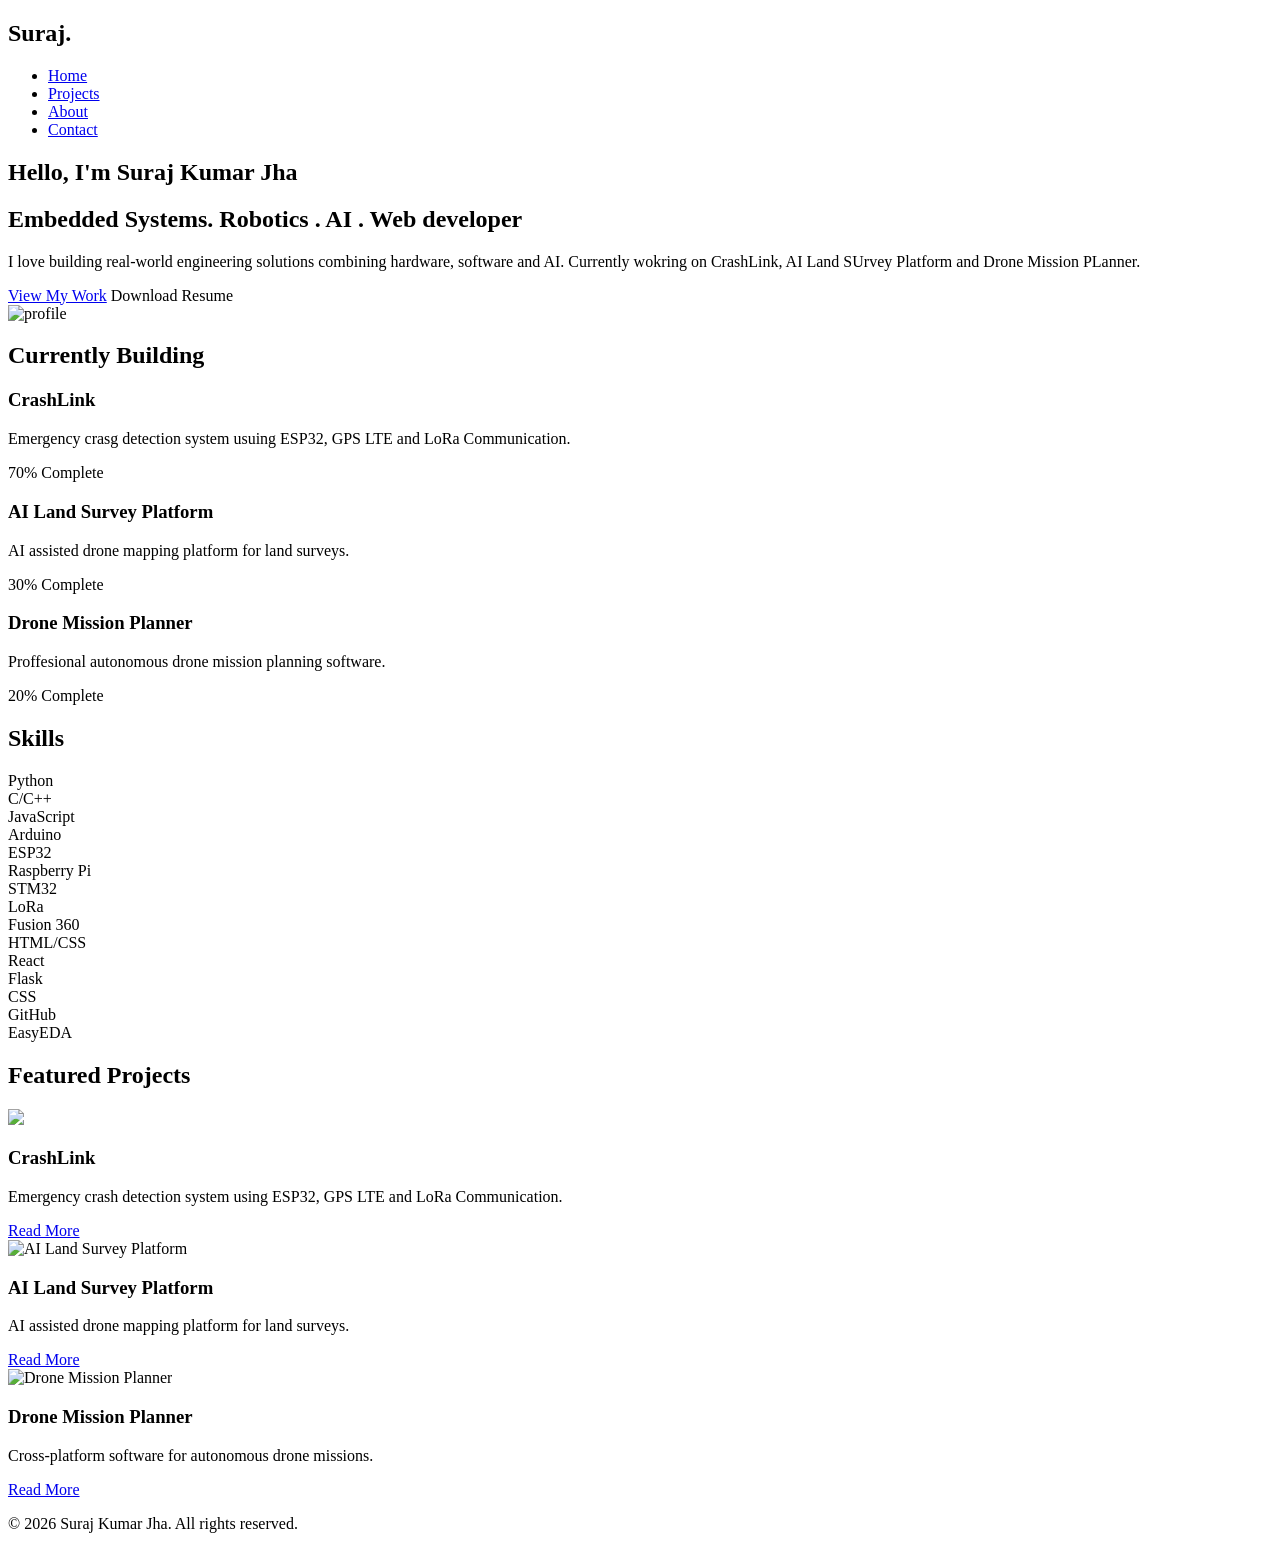
==== index.html @ 0d7699b5 "Add initial HTML structure and JavaScript files for portfolio" ====
<!DOCTYPE html>
<html lang="en">
<head>
    <meta charset="UTF-8">
    <meta name="viewport" content="width=device-width, initial-scale=1.0">
    <title>Suraj Kumar Jha | Portfolio</title>

    <link rel="stylesheet" href="css/style.css">
    <link rel="stylesheet" href="css/responsive.css">
    <link rel="stylesheet" href="css/animations.css">

    <link rel="stylesheet" href="https://fonts.googleaps.com/css2?family=Poppins:wght@300;400;600;700&display=swap" rel="stylesheet">

</head>

<body>

<header>

<nav>
<h2 class="logo">Suraj.</h2>   
<ul class="nav-links">
    <li><a href="index.html">Home</a></li>
    <li><a href="projects.html">Projects</a></li>
    <li><a href="about.html">About</a></li>
    <li><a href="contact.html">Contact</a></li> 
</ul>
</nav>
</header>

<!-- HERO -->
<section class="hero">
    <div class="hero-left">
        <h1>Hello, I'm <span>Suraj Kumar Jha</span></h1>
        <h2>Embedded Systems. Robotics . AI . Web developer</h2>
        <p>I love building real-world engineering solutions combining hardware,
        software and AI. Currently wokring on CrashLink, AI Land SUrvey Platform
        and Drone Mission PLanner.
        </p>
        <a href="projects.html" class="btn">View My Work</a>
        <a href="resume.pdf" class="btn" download>

        </a>Download Resume</a>
    </div>
</div>
<div class="hero-right">
    <img src="assets/images/profile.png" alt="profile">
    </div>
</section>

<section class="current">
    <h2>Currently Building</h2>

    <div class="current-grid">
        <div class="project-card">
            <h3>CrashLink</h3>
            <p>
            Emergency crasg detection system usuing ESP32,
            GPS LTE and LoRa Communication.
            </p>
            <div class="progress>
                <div class="progress-fill" style="width: 70%;"></div>
            </div>
            <p>70% Complete</p>
        </div>
        <div class="project-card">
            <h3>AI Land Survey Platform</h3>
            <p>
            AI assisted drone mapping platform for land surveys.
            </p>
            <div class="progress">
                <div class="progress-fill" style="width: 30%;"></div>
            </div>
            <p>30% Complete</p>
        </div>
        <div class="project-card">
            <h3>Drone Mission Planner</h3>
            <p>
            Proffesional autonomous drone mission planning software.
            </p>
            <div class="progress">
                <div class="progress-fill" style="width: 20%;"></div>
            </div>
            <p>20% Complete</p>
        </div>
    </div>
    </section>

    <!-- SKILLS -->
<seciton class="skills">
    <h2>Skills</h2>
    <div class="skills-grid">
        <div class="skill">Python</div>
        <div class="skill">C/C++</div>
        <div class="skill">JavaScript</div>
        <div class="skill">Arduino</div>
        <div class="skill">ESP32</div>
        <div class="skill">Raspberry Pi</div>
        <div class="skill">STM32</div>
        <div class="skill">LoRa</div>
        <div class="skill">Fusion 360</div>
        <div class="skill">HTML/CSS</div>
        <div class="skill">React</div>
        <div class="skill">Flask</div>
        <div class="skill">CSS</div>
        <div class="skill">GitHub</div>
        <div class="skill">EasyEDA</div>
    </div>
</seciton>

<!-- FEATURED -->

<section class="featured">
    <h2>Featured Projects</h2>
    <div class="featured-grid">
        <div class="card">
            <img src="assets/images/crashlink.png">
            <h3>CrashLink</h3>
            <p>Emergency crash detection system using ESP32, GPS LTE and LoRa Communication.</p>
            <a href="projects.html">Read More</a>
        </div>
        <div class="card">
            <img src="assets/images/ai_land_survey.png" alt="AI Land Survey Platform">
            <h3>AI Land Survey Platform</h3>
            <p>AI assisted drone mapping platform for land surveys.</p>
            <a href="projects.html">Read More</a>
        </div>
        <div class="card">
            <img src="assets/images/drone_mission_planner.png" alt="Drone Mission Planner">
            <h3>Drone Mission Planner</h3>
            <p>Cross-platform software for autonomous drone missions.</p>
            <a href="projects.html">Read More</a>
        </div>
    </div>
</section>

<footer>
    <p>&copy; 2026 Suraj Kumar Jha. All rights reserved.</p>
</footer>

<script src="js/main.js"></script>
</body>
</html>
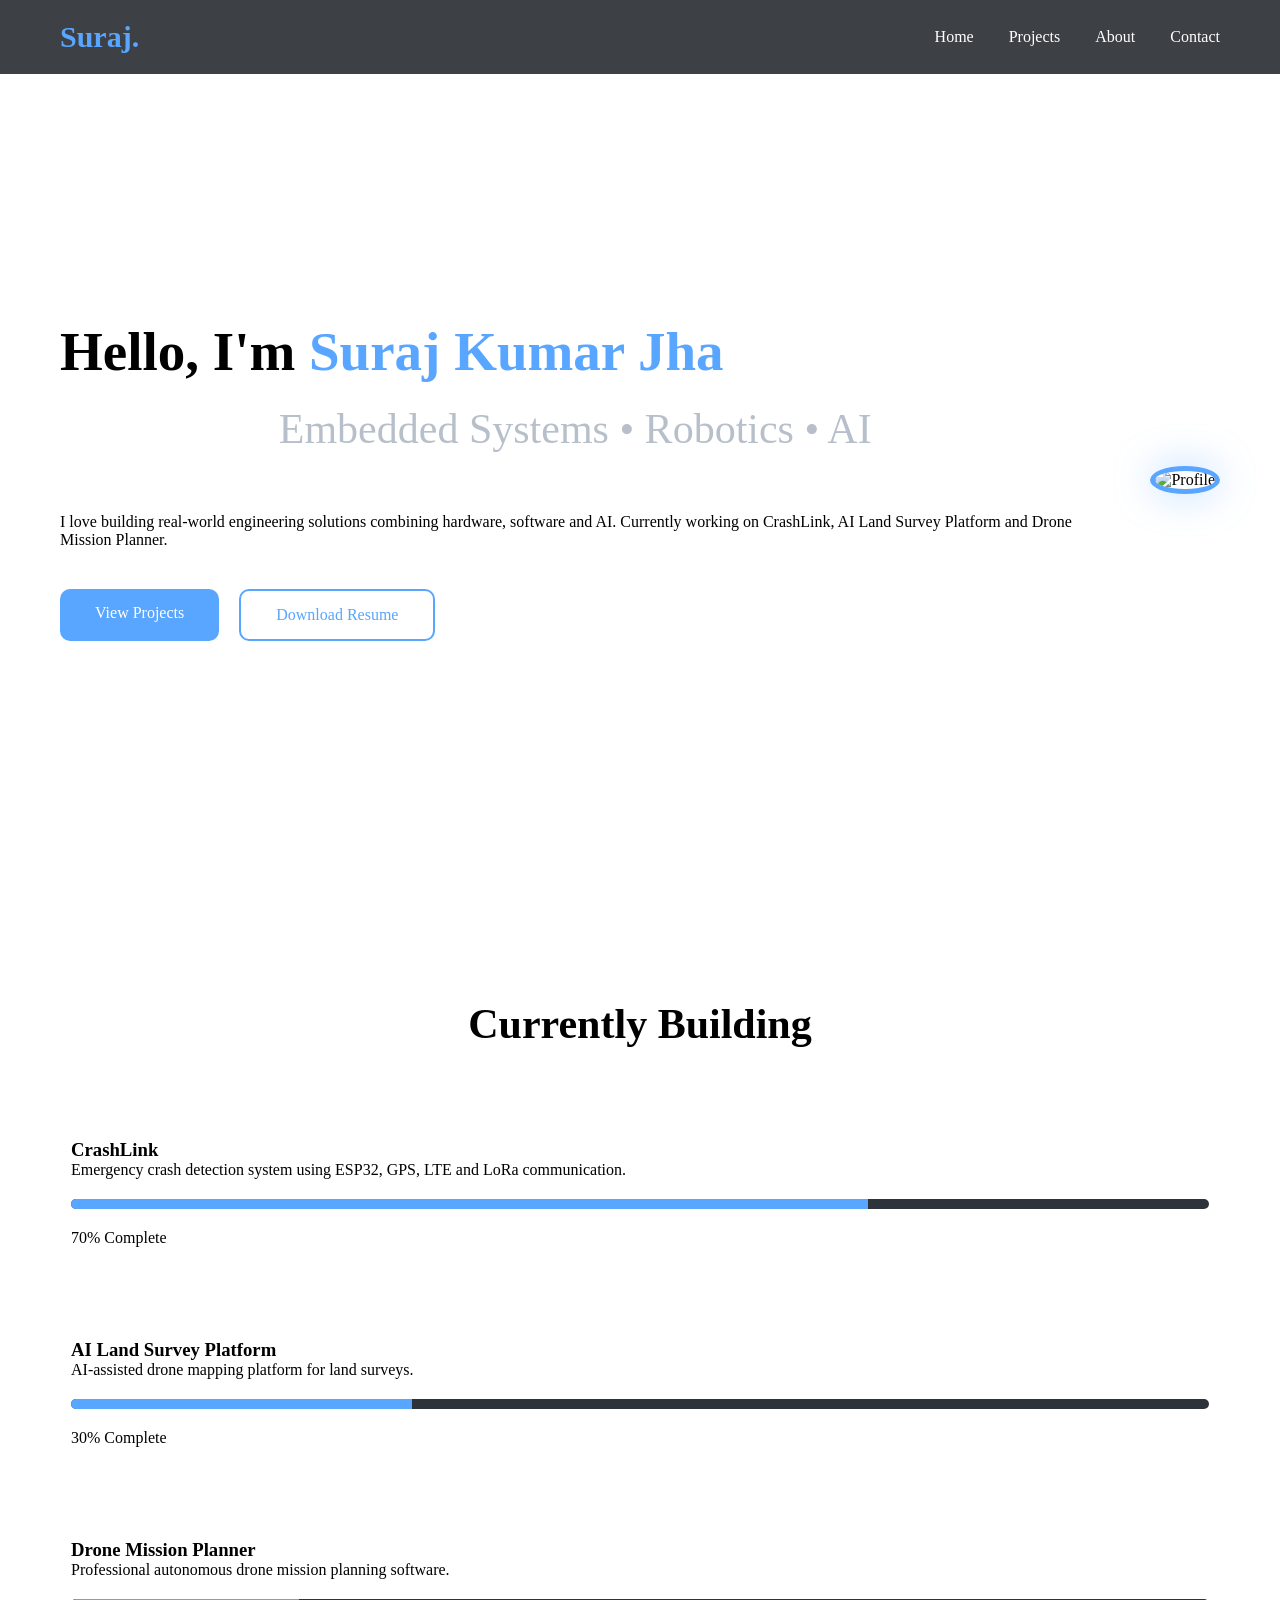
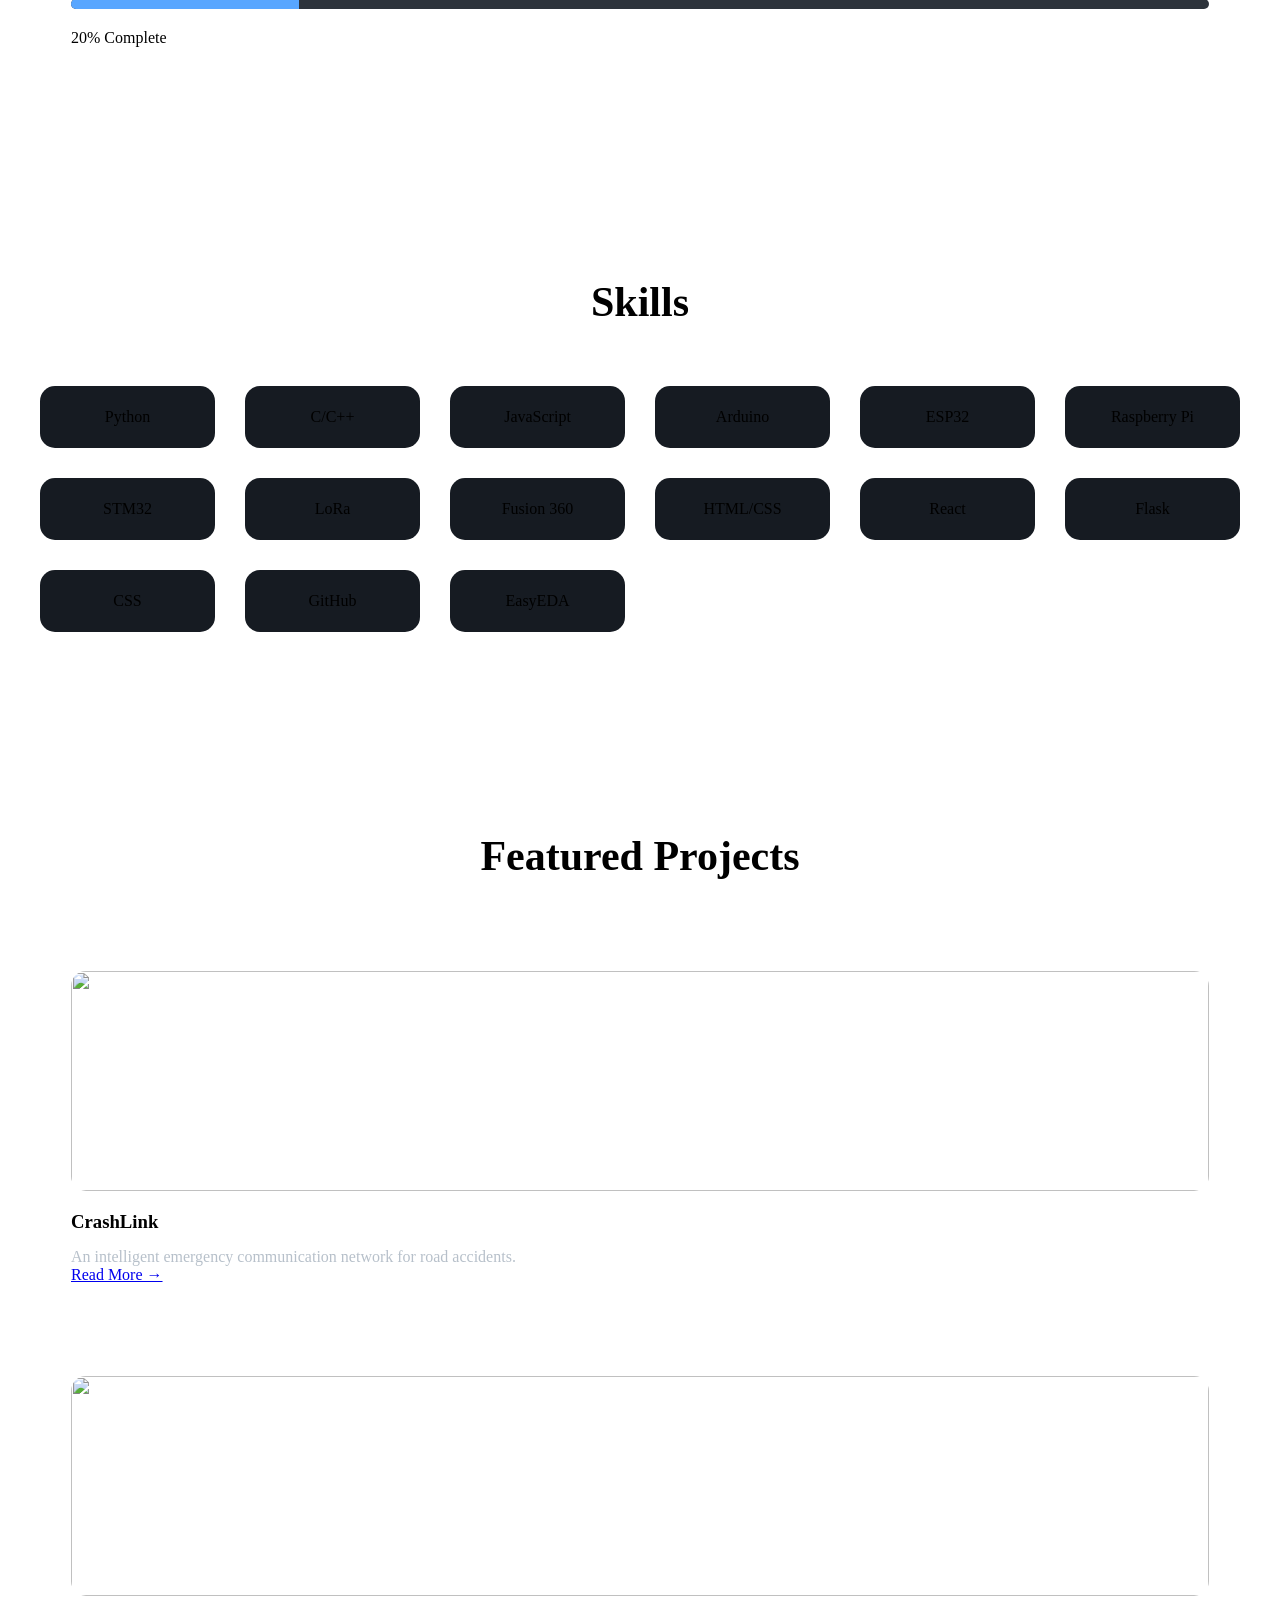
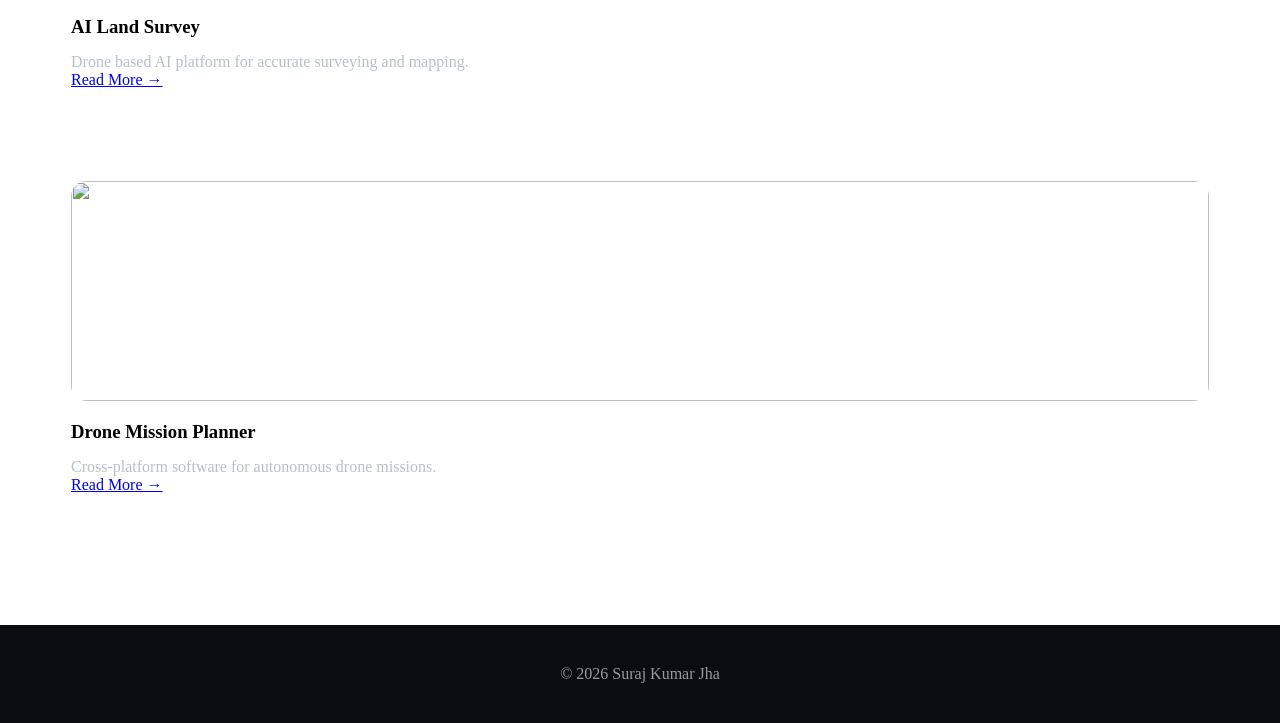
==== commit 7975ee62: "Refactor HTML structure and improve content formatting in index.html" ====
--- a/index.html
+++ b/index.html
@@ -9,8 +9,8 @@
     <link rel="stylesheet" href="css/responsive.css">
     <link rel="stylesheet" href="css/animations.css">
 
-    <link rel="stylesheet" href="https://fonts.googleaps.com/css2?family=Poppins:wght@300;400;600;700&display=swap" rel="stylesheet">
-
+    <link rel="preconnect" href="https://fonts.googleapis.com">
+    <link href="https://fonts.googleapis.com/css2?family=Poppins:wght@300;400;600;700&display=swap" rel="stylesheet">
 </head>
 
 <body>
@@ -18,126 +18,230 @@
 <header>
 
 <nav>
-<h2 class="logo">Suraj.</h2>   
+
+<h2 class="logo">Suraj.</h2>
+
 <ul class="nav-links">
-    <li><a href="index.html">Home</a></li>
-    <li><a href="projects.html">Projects</a></li>
-    <li><a href="about.html">About</a></li>
-    <li><a href="contact.html">Contact</a></li> 
+
+<li><a href="index.html">Home</a></li>
+<li><a href="projects.html">Projects</a></li>
+<li><a href="about.html">About</a></li>
+<li><a href="contact.html">Contact</a></li>
+
 </ul>
+
 </nav>
+
 </header>
 
 <!-- HERO -->
+
 <section class="hero">
-    <div class="hero-left">
-        <h1>Hello, I'm <span>Suraj Kumar Jha</span></h1>
-        <h2>Embedded Systems. Robotics . AI . Web developer</h2>
-        <p>I love building real-world engineering solutions combining hardware,
-        software and AI. Currently wokring on CrashLink, AI Land SUrvey Platform
-        and Drone Mission PLanner.
-        </p>
-        <a href="projects.html" class="btn">View My Work</a>
-        <a href="resume.pdf" class="btn" download>
-
-        </a>Download Resume</a>
-    </div>
-</div>
+
+<div class="hero-left">
+
+<h1>Hello, I'm <span>Suraj Kumar Jha</span></h1>
+
+<h2>Embedded Systems • Robotics • AI</h2>
+
+<p>
+
+I love building real-world engineering solutions combining hardware,
+software and AI. Currently working on CrashLink, AI Land Survey Platform
+and Drone Mission Planner.
+
+</p>
+
+<div class="buttons">
+
+<a href="projects.html" class="btn">View Projects</a>
+
+<a href="assets/resume.pdf" class="btn-outline" download>
+Download Resume
+</a>
+
+</div>
+
+</div>
+
 <div class="hero-right">
-    <img src="assets/images/profile.png" alt="profile">
-    </div>
-</section>
+
+<img src="assets/images/profile.png" alt="Profile">
+
+</div>
+
+</section>
+
+<!-- CURRENT PROJECT -->
 
 <section class="current">
-    <h2>Currently Building</h2>
-
-    <div class="current-grid">
-        <div class="project-card">
-            <h3>CrashLink</h3>
-            <p>
-            Emergency crasg detection system usuing ESP32,
-            GPS LTE and LoRa Communication.
-            </p>
-            <div class="progress>
-                <div class="progress-fill" style="width: 70%;"></div>
-            </div>
-            <p>70% Complete</p>
-        </div>
-        <div class="project-card">
-            <h3>AI Land Survey Platform</h3>
-            <p>
-            AI assisted drone mapping platform for land surveys.
-            </p>
-            <div class="progress">
-                <div class="progress-fill" style="width: 30%;"></div>
-            </div>
-            <p>30% Complete</p>
-        </div>
-        <div class="project-card">
-            <h3>Drone Mission Planner</h3>
-            <p>
-            Proffesional autonomous drone mission planning software.
-            </p>
-            <div class="progress">
-                <div class="progress-fill" style="width: 20%;"></div>
-            </div>
-            <p>20% Complete</p>
-        </div>
-    </div>
-    </section>
-
-    <!-- SKILLS -->
-<seciton class="skills">
-    <h2>Skills</h2>
-    <div class="skills-grid">
-        <div class="skill">Python</div>
-        <div class="skill">C/C++</div>
-        <div class="skill">JavaScript</div>
-        <div class="skill">Arduino</div>
-        <div class="skill">ESP32</div>
-        <div class="skill">Raspberry Pi</div>
-        <div class="skill">STM32</div>
-        <div class="skill">LoRa</div>
-        <div class="skill">Fusion 360</div>
-        <div class="skill">HTML/CSS</div>
-        <div class="skill">React</div>
-        <div class="skill">Flask</div>
-        <div class="skill">CSS</div>
-        <div class="skill">GitHub</div>
-        <div class="skill">EasyEDA</div>
-    </div>
-</seciton>
+
+<h2>Currently Building</h2>
+
+<div class="current-grid">
+
+<div class="project-card">
+
+<h3>CrashLink</h3>
+
+<p>
+Emergency crash detection system using ESP32,
+GPS, LTE and LoRa communication.
+</p>
+
+<div class="progress">
+
+<div class="progress-fill" style="width:70%;"></div>
+
+</div>
+
+<p>70% Complete</p>
+
+</div>
+
+<div class="project-card">
+
+<h3>AI Land Survey Platform</h3>
+
+<p>
+
+AI-assisted drone mapping platform for land surveys.
+
+</p>
+
+<div class="progress">
+
+<div class="progress-fill" style="width:30%;"></div>
+
+</div>
+
+<p>30% Complete</p>
+
+</div>
+
+<div class="project-card">
+
+<h3>Drone Mission Planner</h3>
+
+<p>
+
+Professional autonomous drone mission planning software.
+
+</p>
+
+<div class="progress">
+
+<div class="progress-fill" style="width:20%;"></div>
+
+</div>
+
+<p>20% Complete</p>
+
+</div>
+
+</div>
+
+</section>
+
+<!-- SKILLS -->
+
+<section class="skills">
+
+<h2>Skills</h2>
+
+<div class="skills-grid">
+
+<div class="skill">Python</div>
+<div class="skill">C/C++</div>
+<div class="skill">JavaScript</div>
+<div class="skill">Arduino</div>
+<div class="skill">ESP32</div>
+<div class="skill">Raspberry Pi</div>
+<div class="skill">STM32</div>
+<div class="skill">LoRa</div>
+<div class="skill">Fusion 360</div>
+<div class="skill">HTML/CSS</div>
+<div class="skill">React</div>
+<div class="skill">Flask</div>
+<div class="skill">CSS</div>
+<div class="skill">GitHub</div>
+<div class="skill">EasyEDA</div>
+
+</div>
+
+</section>
 
 <!-- FEATURED -->
 
 <section class="featured">
-    <h2>Featured Projects</h2>
-    <div class="featured-grid">
-        <div class="card">
-            <img src="assets/images/crashlink.png">
-            <h3>CrashLink</h3>
-            <p>Emergency crash detection system using ESP32, GPS LTE and LoRa Communication.</p>
-            <a href="projects.html">Read More</a>
-        </div>
-        <div class="card">
-            <img src="assets/images/ai_land_survey.png" alt="AI Land Survey Platform">
-            <h3>AI Land Survey Platform</h3>
-            <p>AI assisted drone mapping platform for land surveys.</p>
-            <a href="projects.html">Read More</a>
-        </div>
-        <div class="card">
-            <img src="assets/images/drone_mission_planner.png" alt="Drone Mission Planner">
-            <h3>Drone Mission Planner</h3>
-            <p>Cross-platform software for autonomous drone missions.</p>
-            <a href="projects.html">Read More</a>
-        </div>
-    </div>
+
+<h2>Featured Projects</h2>
+
+<div class="featured-grid">
+
+<div class="card">
+
+<img src="assets/images/crashlink.jpg">
+
+<h3>CrashLink</h3>
+
+<p>
+
+An intelligent emergency communication network for road accidents.
+
+</p>
+
+<a href="projects.html">Read More →</a>
+
+</div>
+
+<div class="card">
+
+<img src="assets/images/survey.jpg">
+
+<h3>AI Land Survey</h3>
+
+<p>
+
+Drone based AI platform for accurate surveying and mapping.
+
+</p>
+
+<a href="projects.html">Read More →</a>
+
+</div>
+
+<div class="card">
+
+<img src="assets/images/drone.jpg">
+
+<h3>Drone Mission Planner</h3>
+
+<p>
+
+Cross-platform software for autonomous drone missions.
+
+</p>
+
+<a href="projects.html">Read More →</a>
+
+</div>
+
+</div>
+
 </section>
 
 <footer>
-    <p>&copy; 2026 Suraj Kumar Jha. All rights reserved.</p>
+
+<p>
+
+© 2026 Suraj Kumar Jha
+
+</p>
+
 </footer>
 
 <script src="js/main.js"></script>
+
 </body>
 </html>
--- a/css/style.css
+++ b/css/style.css
@@ -0,0 +1,302 @@
+/*=====================
+
+        GLOBAL
+
+======================*/
+
+*{
+    margin: 0;
+    padding:0;
+    box-sizing:border-box;
+}
+
+html{
+    scroll-behavior: smooth;
+}
+
+/*=====================
+
+        NAVBAR
+
+======================*/
+
+header{
+    width: 100%;
+    position:fixed;
+    top:0;
+    left:0;
+    z-index:1000;
+    background:rgba(13,17,23,.8);
+    backdrop-filter:blur(15px);
+}
+
+nav{
+    max-width: 1200px;
+    margin:auto;
+    display:flex;
+    justify-content:space-between;
+    align-items:center;
+    padding:20px;
+}
+.logo{
+    color:#58a6ff;
+    font-size:30px;
+    font-weight:700;
+}
+.nav-links{
+    display:flex;
+    list-style:none;
+    gap:35px;
+}
+.nav-links a{
+    color:white;
+    text-decoration:none;
+    transition:0.3s;
+    font-weight:500;
+}
+.nav-links a:hover{
+    color:#58a6ff;
+}
+/*=====================
+        HERO    
+======================*/
+
+.hero{
+    max-width: 1200px;
+    margin:auto;
+    min-height:100vh;
+
+    display:flex;
+    align-items:center;
+    justify-content:space-between;
+
+    padding:120px 20px 60px;
+    gap:60px;
+}
+
+.hero-left{
+    flex:1;
+}
+
+.hero-left h1{
+    font-size:55px;
+    line-height:1.2;
+
+}
+
+.hero-left span{
+    color:#58a6ff;
+}
+
+.hero-left h2{
+    margin-top:20px;
+    font-weight:400;
+    color:#b7c0ca;
+
+}
+
+.hero-right img{
+
+    width:350px;
+    border-radius:50%;
+    border:5px solid #58a6ff;
+    box-shadow:0 0 40px rgba(88,166,255,.4);
+
+}
+
+/*=====================
+        BUTTONS    
+======================*/
+
+.buttons{
+     display :flex;
+     gap:20px;
+     margin-top:40px;
+}
+.btn{
+
+    background:#58a6ff;
+    color:white;
+    text-decoration:none;
+    padding:15px 35px;
+    border-radius:10px;
+    transition:0.3s;
+}
+
+.btn:hover{
+    transform:translateY(-4px);
+
+    box-shadow:0 10px 25px rgba(88,166,255,.4);
+}
+
+.btn-outline{
+    border:2px solid #58a6ff;
+    color:#58a6ff;
+    padding:15px 35px;
+    border-radius:10px;
+    text-decoration:none;
+    transition:0.3s;
+}
+
+.btn-outline:hover{
+    background:#58a6ff;
+    color:white;
+}
+
+/*=====================
+        SECTIONS    
+======================*/
+
+section{
+    padding:100px 20px;
+}
+
+section h2{
+
+    text-align:center;
+
+    font-size:42px;
+
+    margin-bottom:60px;
+
+}
+
+
+/*=====================
+        GRID    
+======================*/
+
+.current-grid,
+.featured-grid,
+.skills-grid{
+    max-width:1200px;
+    margin:auto;
+    display:grid;
+    gap:30px;
+}
+
+.current-grid,
+.featured-grid{
+    grid-template-columns: repeat(auto-fit,minmax(320,1fr));
+}
+
+.skills-grid{
+    grid-template-columns: repeat(auto-fit,minmax(170px,1fr));
+}
+
+
+/*=====================
+        CARDS   
+======================*/
+
+.project-card,
+.card{
+    background:rgba(255,255,255,.05);
+    border:1px solid rgba(255,255,255,.08);
+    backdrop-filter:blur(15px);
+    border-radius:20px;
+    padding:30px;
+    transition:0.35s;
+}
+
+.project-card:hover,
+.card:hover{
+    transform:translateY(-10px);
+    border-color:#58a6ff
+    box-shadow:0 20px 40px rgba(88,166,255,.2);
+}
+
+.card img{
+    width:100%;
+    height:220px;
+    object-fit:cover;
+    border-radius:15px;
+    margin-bottom:20px;
+}
+
+.card h3{
+    
+    margin-bottom:15px;
+}
+
+.card p{
+    color:#b7c0ca;
+    text-decoration:none;
+}
+
+/*=====================
+        SKILLS   
+======================*/
+
+.skill{
+    text-align:center;
+    padding:22px;
+    border-radius:15px;
+    background:#161b22;
+    transition:0.3s;
+
+}
+
+.skill:hover{
+    background:#58a6ff;
+    transform:translateY(-5px);
+}
+
+/*=====================
+       PROGRESS BAR
+======================*/
+
+.progress{
+    width:100%;
+    height:10px;
+    background:#2d333b;
+    border-radius:20px;
+    overflow:hidden;
+    height: 10px;
+    margin:20px 0
+}
+
+.progress-fill{
+    height:100%;
+    background:#58a6ff;
+}
+
+/*=====================
+       FOOTER   
+======================*/
+
+footer{
+    padding:40px;
+
+    text-align:center;
+
+    background:#090c10;
+
+    color:#999
+
+}
+
+/*=====================
+        SCROLLBAR   
+======================*/
+::-webkit-scrollbar{
+    width:10px;
+
+}
+::-webkit-scrollbar-track{
+    background:#111;
+}
+
+::-webkit-scrollbar-thumb{
+    background:#58a6ff;
+    border-radius:20px;
+}
+
+/*=====================
+        SELECTION   
+======================*/
+
+::selection{
+    background:#58a6ff;
+    color:white;
+}
--- a/css/responsive.css
+++ b/css/responsive.css
@@ -0,0 +1,161 @@
+/*=====================
+        LARGE TABLETS   
+======================*/
+
+@media (max-width: 1024px) {
+    .hero{
+        flex-direction:column-reverse;
+        text-align:center;
+        padding-top:140px;
+    }
+    .hero-left h1{
+        font-size:45px;
+    }
+    .hero-right img{
+        width:300px;
+
+    }
+    .buttons{
+        justify-content:center;
+    }
+}
+
+/*=====================
+        TABLETS  
+======================*/
+
+@media (max-width: 768px) {
+    nav{
+        flex-direction:column;
+        gap:20px;
+    }
+    .nav-links{
+        flex-wrap:wrap;
+        justify-content:center;
+        gap:20px;
+    }
+    .hero{
+        min-height:auto;
+    }
+    .hero-left h1{
+        font-size:38px;
+    }
+    .hero-left h2{
+        font-size:20px;
+    }
+    .hero-left img{
+        width:250px;
+    }
+    section{
+        padding:70px 20px;
+
+    }
+    section h2{
+        font-size:34px;
+
+    }
+    .current-grid,
+    .featured-grid{
+        grid-template-columns:1fr;
+
+    }
+
+    .card img{
+        height:200px;
+    }
+}
+/*=====================
+        MOBILE   
+======================*/
+
+@media(max-width: 480px){
+    .logo{
+        font-size:28px;
+
+    }
+    .nav-links{
+        gap:15px;
+
+    }
+    .nav-links a{
+        font-size:15px;
+
+    }
+    .hero{
+        padding-top:160px;
+    }
+    .hero-left h1{
+        font-size:32px;
+
+    }
+    .hero-left h2{
+        font-size:18px;
+
+    }
+    .hero-left p{
+        font-size:15px;
+        line-height:1.7;
+
+    }
+
+    .hero-right img{
+        width:200px;
+
+    }
+    .buttons{
+        flex-direction:column;
+        
+    }
+    .btn,
+    .btn-outline{
+        width:100%;
+        text-align:center;
+
+    }
+    .skills-grid{
+        grid-template-columns:1fr;
+
+    }
+    section h2{
+        font-size:30px;
+
+    }
+    .card{
+        padding:22px;
+
+    }
+    .card img{
+        height:180px;
+
+    }
+    .project-card{
+        padding:22px;
+
+    }
+    footer{
+        font-size:14px;
+    }
+}
+/*=====================
+  EXTRA LARGE SCREENS   
+======================*/
+
+@media (min-width: 1400px){
+
+    .hero,
+    .current-grid,
+    .featured-grid,
+    .skills-grid,
+    nav{
+        max-width:1400px;
+
+    }
+    .hero-left h1{
+        font-size:65px;
+
+    }
+    .hero-right img{
+        width:420px;
+
+    }
+}
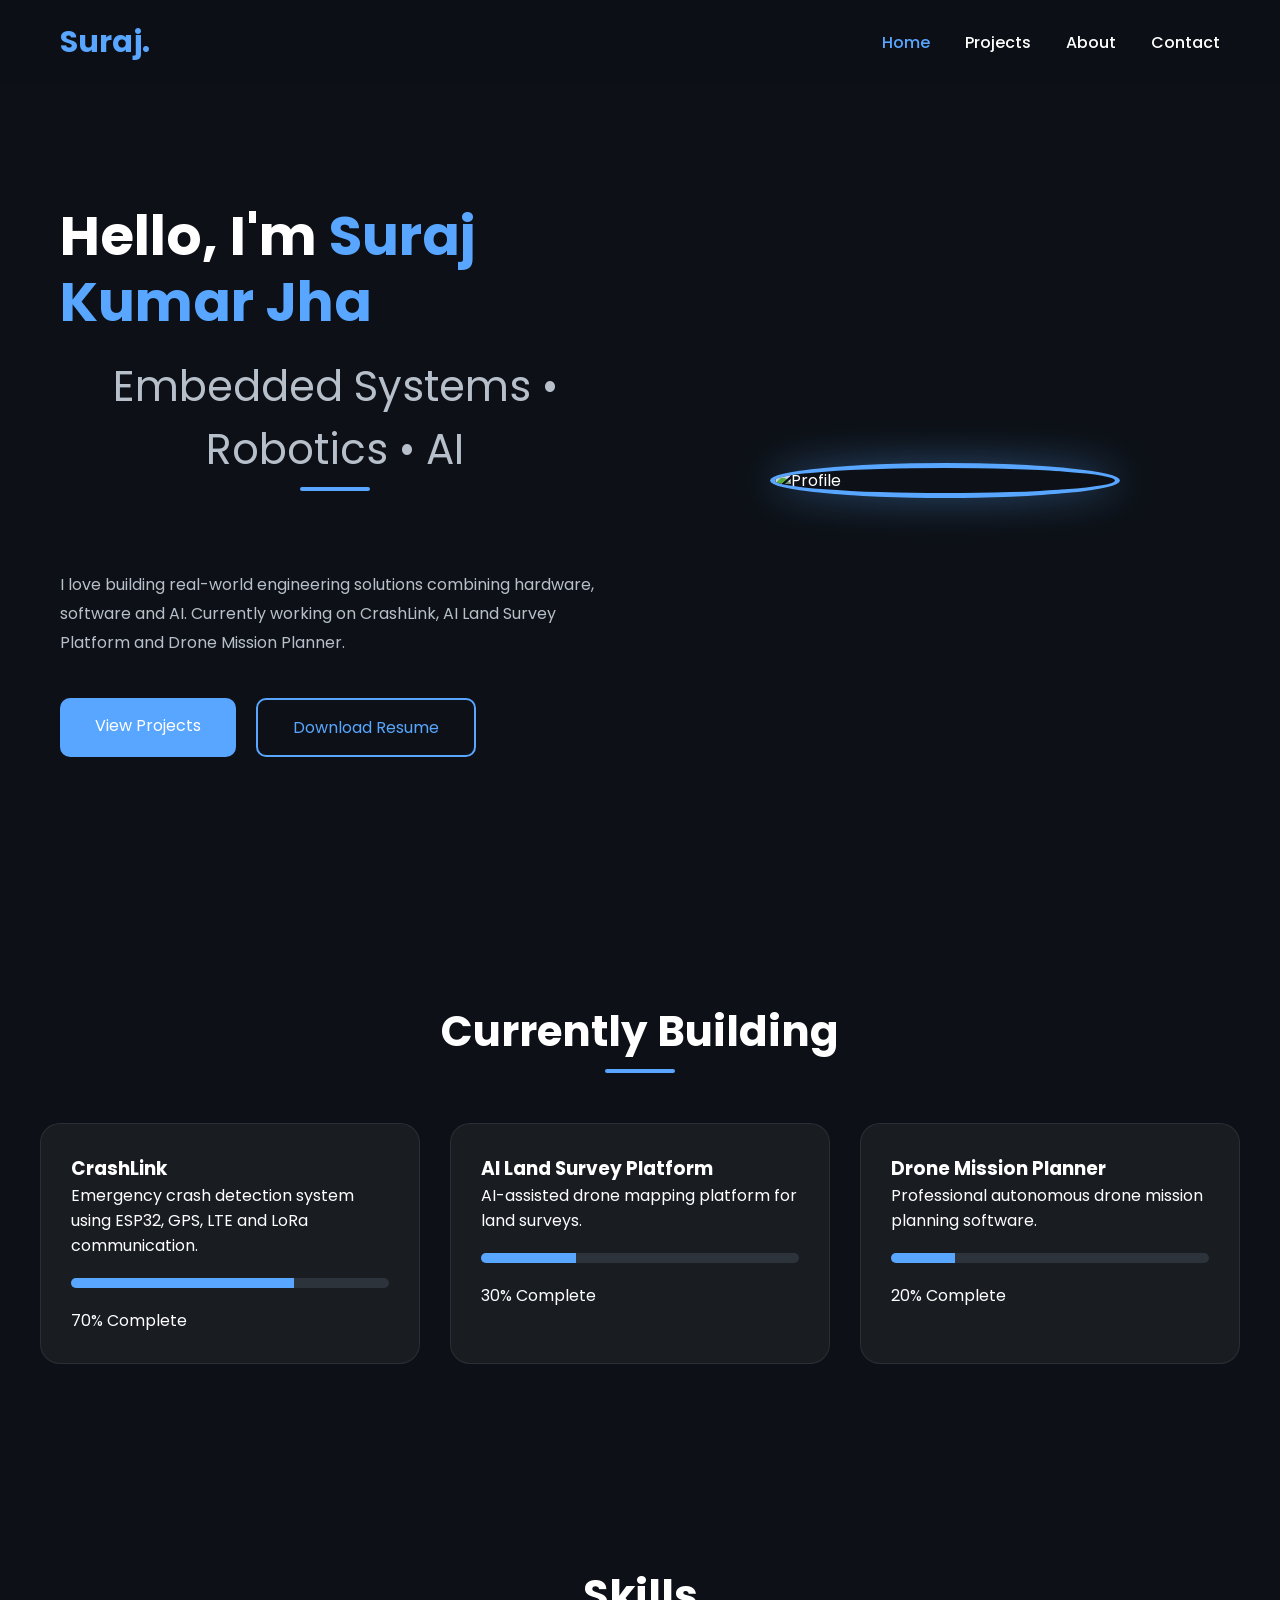
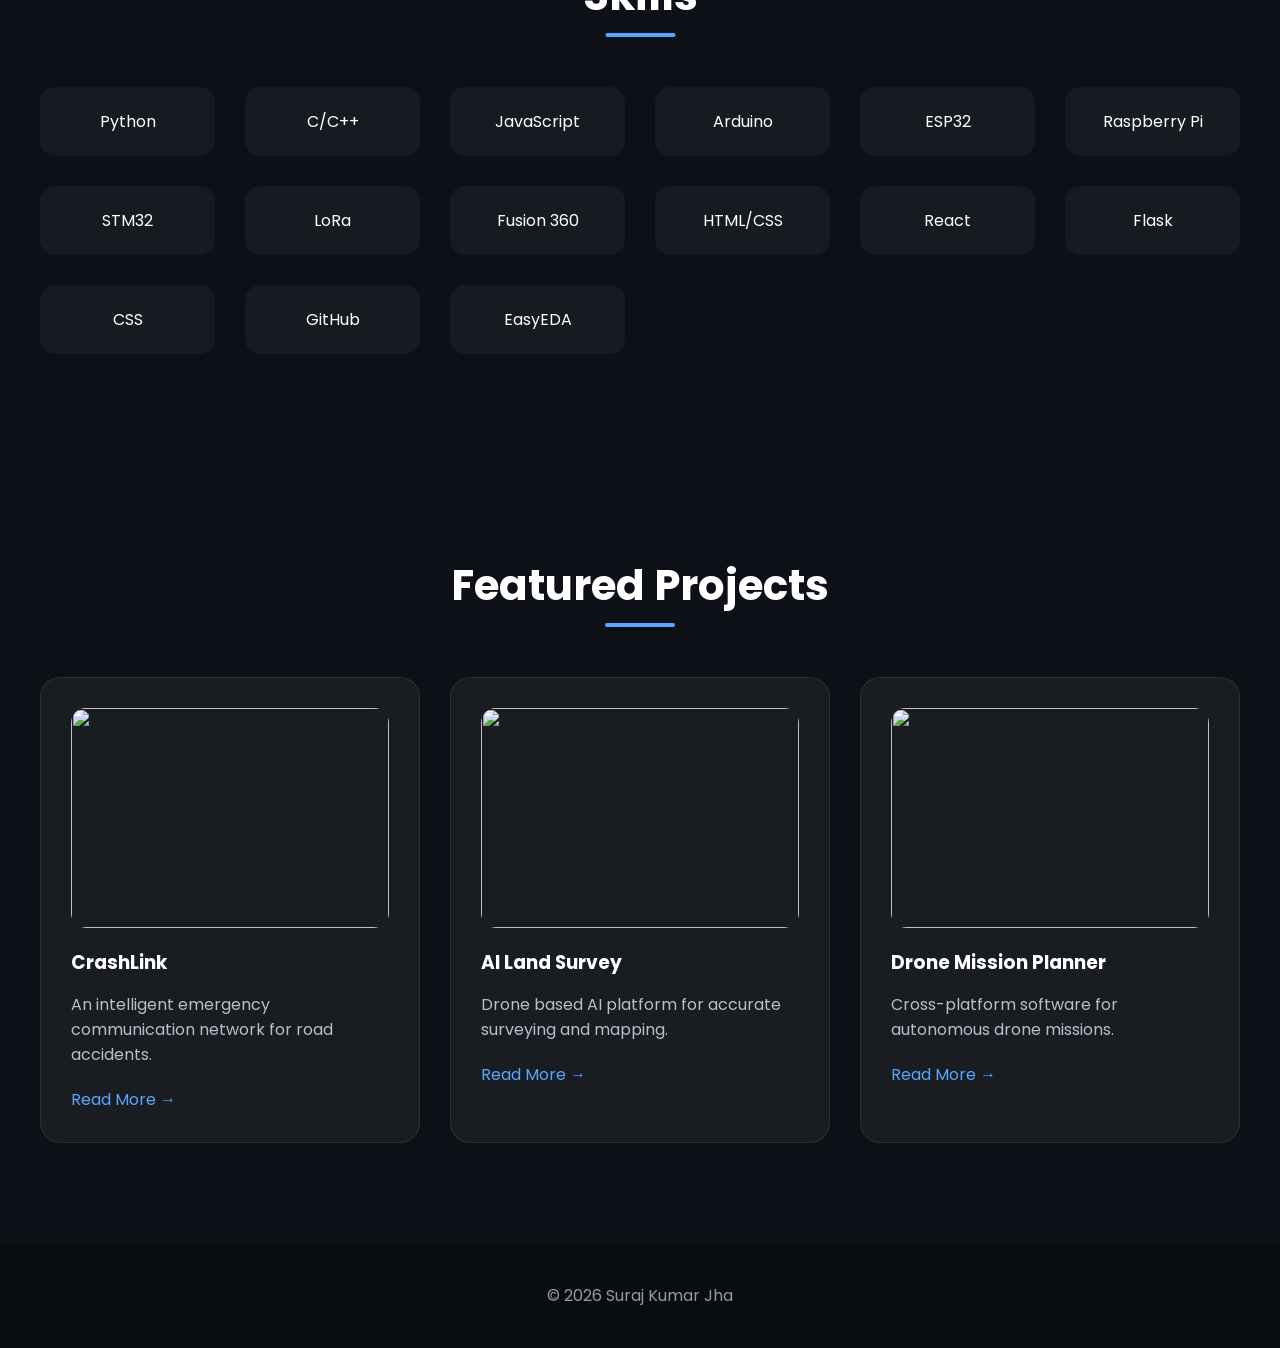
==== commit f0908872: "Add progress bar div to about, contact, index, and projects pages" ====
--- a/index.html
+++ b/index.html
@@ -14,6 +14,7 @@
 </head>
 
 <body>
+    <div id="progress-bar"></div>
 
 <header>
 
--- a/css/style.css
+++ b/css/style.css
@@ -1,27 +1,30 @@
-/*=====================
-
-        GLOBAL
-
-======================*/
+/* ===========================
+   GLOBAL
+=========================== */
 
 *{
-    margin: 0;
+    margin:0;
     padding:0;
     box-sizing:border-box;
 }
 
 html{
-    scroll-behavior: smooth;
-}
-
-/*=====================
-
-        NAVBAR
-
-======================*/
+    scroll-behavior:smooth;
+}
+
+body{
+    font-family:'Poppins',sans-serif;
+    background:#0d1117;
+    color:#fff;
+    overflow-x:hidden;
+}
+
+/* ===========================
+   NAVBAR
+=========================== */
 
 header{
-    width: 100%;
+    width:100%;
     position:fixed;
     top:0;
     left:0;
@@ -31,38 +34,44 @@
 }
 
 nav{
-    max-width: 1200px;
+    max-width:1200px;
     margin:auto;
     display:flex;
     justify-content:space-between;
     align-items:center;
     padding:20px;
 }
+
 .logo{
     color:#58a6ff;
     font-size:30px;
     font-weight:700;
 }
+
 .nav-links{
     display:flex;
     list-style:none;
     gap:35px;
 }
+
 .nav-links a{
     color:white;
     text-decoration:none;
-    transition:0.3s;
+    transition:.3s;
     font-weight:500;
 }
+
 .nav-links a:hover{
     color:#58a6ff;
 }
-/*=====================
-        HERO    
-======================*/
+
+/* ===========================
+   HERO
+=========================== */
 
 .hero{
-    max-width: 1200px;
+
+    max-width:1200px;
     margin:auto;
     min-height:100vh;
 
@@ -71,27 +80,51 @@
     justify-content:space-between;
 
     padding:120px 20px 60px;
+
     gap:60px;
+
 }
 
 .hero-left{
+
     flex:1;
+
 }
 
 .hero-left h1{
+
     font-size:55px;
     line-height:1.2;
 
 }
 
 .hero-left span{
+
     color:#58a6ff;
+
 }
 
 .hero-left h2{
+
     margin-top:20px;
     font-weight:400;
     color:#b7c0ca;
+
+}
+
+.hero-left p{
+
+    margin-top:30px;
+    line-height:1.8;
+    color:#b7c0ca;
+
+}
+
+.hero-right{
+
+    flex:1;
+    display:flex;
+    justify-content:center;
 
 }
 
@@ -104,51 +137,71 @@
 
 }
 
-/*=====================
-        BUTTONS    
-======================*/
+/* ===========================
+   BUTTONS
+=========================== */
 
 .buttons{
-     display :flex;
-     gap:20px;
-     margin-top:40px;
-}
+
+    display:flex;
+    gap:20px;
+    margin-top:40px;
+
+}
+
 .btn{
 
     background:#58a6ff;
     color:white;
     text-decoration:none;
+
     padding:15px 35px;
+
     border-radius:10px;
-    transition:0.3s;
+
+    transition:.3s;
+
 }
 
 .btn:hover{
+
     transform:translateY(-4px);
 
     box-shadow:0 10px 25px rgba(88,166,255,.4);
+
 }
 
 .btn-outline{
+
     border:2px solid #58a6ff;
+
     color:#58a6ff;
+
     padding:15px 35px;
+
     border-radius:10px;
+
     text-decoration:none;
-    transition:0.3s;
+
+    transition:.3s;
+
 }
 
 .btn-outline:hover{
+
     background:#58a6ff;
     color:white;
-}
-
-/*=====================
-        SECTIONS    
-======================*/
+
+}
+
+/* ===========================
+   SECTIONS
+=========================== */
 
 section{
+
     padding:100px 20px;
+
 }
 
 section h2{
@@ -161,142 +214,299 @@
 
 }
 
-
-/*=====================
-        GRID    
-======================*/
+/* ===========================
+   GRID
+=========================== */
 
 .current-grid,
 .featured-grid,
 .skills-grid{
+
     max-width:1200px;
+
     margin:auto;
+
     display:grid;
+
     gap:30px;
+
 }
 
 .current-grid,
 .featured-grid{
-    grid-template-columns: repeat(auto-fit,minmax(320,1fr));
+
+    grid-template-columns:repeat(auto-fit,minmax(320px,1fr));
+
 }
 
 .skills-grid{
-    grid-template-columns: repeat(auto-fit,minmax(170px,1fr));
-}
-
-
-/*=====================
-        CARDS   
-======================*/
+
+    grid-template-columns:repeat(auto-fit,minmax(170px,1fr));
+
+}
+
+/* ===========================
+   CARDS
+=========================== */
 
 .project-card,
 .card{
+
     background:rgba(255,255,255,.05);
+
     border:1px solid rgba(255,255,255,.08);
+
     backdrop-filter:blur(15px);
+
     border-radius:20px;
+
     padding:30px;
-    transition:0.35s;
+
+    transition:.35s;
+
 }
 
 .project-card:hover,
 .card:hover{
+
     transform:translateY(-10px);
-    border-color:#58a6ff
-    box-shadow:0 20px 40px rgba(88,166,255,.2);
+
+    border-color:#58a6ff;
+
+    box-shadow:0 15px 35px rgba(88,166,255,.2);
+
 }
 
 .card img{
+
     width:100%;
+
     height:220px;
+
     object-fit:cover;
+
     border-radius:15px;
+
     margin-bottom:20px;
+
 }
 
 .card h3{
-    
+
     margin-bottom:15px;
+
 }
 
 .card p{
+
     color:#b7c0ca;
+
+    margin-bottom:20px;
+
+}
+
+.card a{
+
+    color:#58a6ff;
+
     text-decoration:none;
-}
-
-/*=====================
-        SKILLS   
-======================*/
+
+}
+
+/* ===========================
+   SKILLS
+=========================== */
 
 .skill{
+
     text-align:center;
+
     padding:22px;
+
     border-radius:15px;
+
     background:#161b22;
-    transition:0.3s;
+
+    transition:.3s;
 
 }
 
 .skill:hover{
+
     background:#58a6ff;
+
     transform:translateY(-5px);
-}
-
-/*=====================
-       PROGRESS BAR
-======================*/
+
+}
+
+/* ===========================
+   PROGRESS BAR
+=========================== */
 
 .progress{
+
     width:100%;
+
+    background:#2d333b;
+
+    border-radius:20px;
+
+    overflow:hidden;
+
     height:10px;
-    background:#2d333b;
+
+    margin:20px 0;
+
+}
+
+.progress-fill{
+
+    height:100%;
+
+    background:#58a6ff;
+
+}
+
+/* ===========================
+   FOOTER
+=========================== */
+
+footer{
+
+    padding:40px;
+
+    text-align:center;
+
+    background:#090c10;
+
+    color:#999;
+
+}
+
+/* ===========================
+   SCROLLBAR
+=========================== */
+
+::-webkit-scrollbar{
+
+    width:10px;
+
+}
+
+::-webkit-scrollbar-track{
+
+    background:#111;
+
+}
+
+::-webkit-scrollbar-thumb{
+
+    background:#58a6ff;
+
     border-radius:20px;
-    overflow:hidden;
-    height: 10px;
-    margin:20px 0
-}
-
-.progress-fill{
-    height:100%;
+
+}
+
+/* ===========================
+   SELECTION
+=========================== */
+
+::selection{
+
     background:#58a6ff;
-}
-
-/*=====================
-       FOOTER   
-======================*/
-
-footer{
-    padding:40px;
-
-    text-align:center;
-
-    background:#090c10;
-
-    color:#999
-
-}
-
-/*=====================
-        SCROLLBAR   
-======================*/
-::-webkit-scrollbar{
-    width:10px;
-
-}
-::-webkit-scrollbar-track{
-    background:#111;
-}
-
-::-webkit-scrollbar-thumb{
-    background:#58a6ff;
-    border-radius:20px;
-}
-
-/*=====================
-        SELECTION   
-======================*/
-
-::selection{
-    background:#58a6ff;
+
     color:white;
+
+}
+
+/* ===========================
+   TECH STACK
+=========================== */
+
+.tech-stack{
+
+display:flex;
+flex-wrap:wrap;
+gap:10px;
+margin:20px 0;
+
+}
+
+.tech-stack span{
+
+background:#161b22;
+padding:8px 15px;
+border-radius:30px;
+font-size:14px;
+color:#58a6ff;
+border:1px solid rgba(88,166,255,.25);
+
+}
+
+/* ===========================
+   PROJECT BUTTONS
+=========================== */
+
+.project-buttons{
+
+display:flex;
+gap:15px;
+margin-top:20px;
+
+}
+
+/* ===========================
+   STATUS
+=========================== */
+
+.status{
+
+font-weight:600;
+margin-top:10px;
+
+}
+
+.active{
+
+color:#22c55e;
+
+}
+
+.prototype{
+
+color:#facc15;
+
+}
+
+.completed{
+
+color:#38bdf8;
+
+}
+
+/* ===========================
+CONTACT
+=========================== */
+
+.contact-links{
+
+display:flex;
+flex-wrap:wrap;
+gap:20px;
+margin-top:35px;
+
+}
+
+.contact-links a{
+
+text-decoration:none;
+
+}
+
+.active{
+
+color:#58a6ff !important;
+
+font-weight:600;
+
 }
--- a/css/responsive.css
+++ b/css/responsive.css
@@ -1,161 +1,254 @@
-/*=====================
-        LARGE TABLETS   
-======================*/
-
-@media (max-width: 1024px) {
-    .hero{
-        flex-direction:column-reverse;
-        text-align:center;
-        padding-top:140px;
-    }
-    .hero-left h1{
-        font-size:45px;
-    }
-    .hero-right img{
-        width:300px;
-
-    }
-    .buttons{
-        justify-content:center;
-    }
-}
-
-/*=====================
-        TABLETS  
-======================*/
-
-@media (max-width: 768px) {
-    nav{
-        flex-direction:column;
-        gap:20px;
-    }
-    .nav-links{
-        flex-wrap:wrap;
-        justify-content:center;
-        gap:20px;
-    }
-    .hero{
-        min-height:auto;
-    }
-    .hero-left h1{
-        font-size:38px;
-    }
-    .hero-left h2{
-        font-size:20px;
-    }
-    .hero-left img{
-        width:250px;
-    }
-    section{
-        padding:70px 20px;
-
-    }
-    section h2{
-        font-size:34px;
-
-    }
-    .current-grid,
-    .featured-grid{
-        grid-template-columns:1fr;
-
-    }
-
-    .card img{
-        height:200px;
-    }
-}
-/*=====================
-        MOBILE   
-======================*/
-
-@media(max-width: 480px){
-    .logo{
-        font-size:28px;
-
-    }
-    .nav-links{
-        gap:15px;
-
-    }
-    .nav-links a{
-        font-size:15px;
-
-    }
-    .hero{
-        padding-top:160px;
-    }
-    .hero-left h1{
-        font-size:32px;
-
-    }
-    .hero-left h2{
-        font-size:18px;
-
-    }
-    .hero-left p{
-        font-size:15px;
-        line-height:1.7;
-
-    }
-
-    .hero-right img{
-        width:200px;
-
-    }
-    .buttons{
-        flex-direction:column;
-        
-    }
-    .btn,
-    .btn-outline{
-        width:100%;
-        text-align:center;
-
-    }
-    .skills-grid{
-        grid-template-columns:1fr;
-
-    }
-    section h2{
-        font-size:30px;
-
-    }
-    .card{
-        padding:22px;
-
-    }
-    .card img{
-        height:180px;
-
-    }
-    .project-card{
-        padding:22px;
-
-    }
-    footer{
-        font-size:14px;
-    }
-}
-/*=====================
-  EXTRA LARGE SCREENS   
-======================*/
-
-@media (min-width: 1400px){
-
-    .hero,
-    .current-grid,
-    .featured-grid,
-    .skills-grid,
-    nav{
-        max-width:1400px;
-
-    }
-    .hero-left h1{
-        font-size:65px;
-
-    }
-    .hero-right img{
-        width:420px;
-
-    }
+/* ===========================
+   LARGE TABLETS
+=========================== */
+
+@media (max-width: 1024px){
+
+.hero{
+
+    flex-direction:column-reverse;
+    text-align:center;
+    padding-top:140px;
+
+}
+
+.hero-left h1{
+
+    font-size:45px;
+
+}
+
+.hero-right img{
+
+    width:300px;
+
+}
+
+.buttons{
+
+    justify-content:center;
+
+}
+
+}
+
+/* ===========================
+   TABLETS
+=========================== */
+
+@media (max-width:768px){
+
+nav{
+
+    flex-direction:column;
+    gap:20px;
+
+}
+
+.nav-links{
+
+    gap:20px;
+    flex-wrap:wrap;
+    justify-content:center;
+
+}
+
+.hero{
+
+    min-height:auto;
+
+}
+
+.hero-left h1{
+
+    font-size:38px;
+
+}
+
+.hero-left h2{
+
+    font-size:20px;
+
+}
+
+.hero-left p{
+
+    font-size:16px;
+
+}
+
+.hero-right img{
+
+    width:250px;
+
+}
+
+section{
+
+    padding:70px 20px;
+
+}
+
+section h2{
+
+    font-size:34px;
+
+}
+
+.current-grid,
+.featured-grid{
+
+    grid-template-columns:1fr;
+
+}
+
+.skills-grid{
+
+    grid-template-columns:repeat(2,1fr);
+
+}
+
+.card img{
+
+    height:200px;
+
+}
+
+}
+
+/* ===========================
+   MOBILE
+=========================== */
+
+@media (max-width:480px){
+
+.logo{
+
+    font-size:28px;
+
+}
+
+.nav-links{
+
+    gap:15px;
+
+}
+
+.nav-links a{
+
+    font-size:15px;
+
+}
+
+.hero{
+
+    padding-top:160px;
+
+}
+
+.hero-left h1{
+
+    font-size:32px;
+
+}
+
+.hero-left h2{
+
+    font-size:18px;
+
+}
+
+.hero-left p{
+
+    font-size:15px;
+    line-height:1.7;
+
+}
+
+.hero-right img{
+
+    width:200px;
+
+}
+
+.buttons{
+
+    flex-direction:column;
+
+}
+
+.btn,
+.btn-outline{
+
+    width:100%;
+    text-align:center;
+
+}
+
+.skills-grid{
+
+    grid-template-columns:1fr;
+
+}
+
+section h2{
+
+    font-size:30px;
+
+}
+
+.card{
+
+    padding:22px;
+
+}
+
+.card img{
+
+    height:180px;
+
+}
+
+.project-card{
+
+    padding:22px;
+
+}
+
+footer{
+
+    font-size:14px;
+
+}
+
+}
+
+/* ===========================
+   EXTRA LARGE SCREENS
+=========================== */
+
+@media (min-width:1400px){
+
+.hero,
+.current-grid,
+.featured-grid,
+.skills-grid,
+nav{
+
+    max-width:1400px;
+
+}
+
+.hero-left h1{
+
+    font-size:65px;
+
+}
+
+.hero-right img{
+
+    width:420px;
+
+}
+
 }
--- a/css/animations.css
+++ b/css/animations.css
@@ -0,0 +1,263 @@
+/* ===========================
+   FADE IN
+=========================== */
+
+@keyframes fadeUp{
+
+    from{
+
+        opacity:0;
+        transform:translateY(40px);
+
+    }
+
+    to{
+
+        opacity:1;
+        transform:translateY(0);
+
+    }
+
+}
+
+.hero,
+.current,
+.skills,
+.featured,
+footer{
+
+    animation:fadeUp .9s ease forwards;
+
+}
+
+/* ===========================
+   FLOATING PROFILE IMAGE
+=========================== */
+
+@keyframes floating{
+
+    0%{
+
+        transform:translateY(0);
+
+    }
+
+    50%{
+
+        transform:translateY(-15px);
+
+    }
+
+    100%{
+
+        transform:translateY(0);
+
+    }
+
+}
+
+.hero-right img{
+
+    animation:floating 4s ease-in-out infinite;
+
+}
+
+/* ===========================
+   GLOWING LOGO
+=========================== */
+
+@keyframes glow{
+
+    0%{
+
+        text-shadow:0 0 5px #58a6ff;
+
+    }
+
+    50%{
+
+        text-shadow:
+        0 0 15px #58a6ff,
+        0 0 30px #58a6ff;
+
+    }
+
+    100%{
+
+        text-shadow:0 0 5px #58a6ff;
+
+    }
+
+}
+
+.logo{
+
+    animation:glow 3s infinite;
+
+}
+
+/* ===========================
+   BUTTON HOVER
+=========================== */
+
+.btn,
+.btn-outline{
+
+    transition:.3s;
+
+}
+
+.btn:hover,
+.btn-outline:hover{
+
+    transform:translateY(-5px) scale(1.03);
+
+}
+
+/* ===========================
+   CARD HOVER
+=========================== */
+
+.project-card,
+.card{
+
+    transition:.35s;
+
+}
+
+.project-card:hover,
+.card:hover{
+
+    transform:
+    translateY(-10px)
+    rotateX(4deg);
+
+}
+
+/* ===========================
+   SKILL HOVER
+=========================== */
+
+.skill{
+
+    transition:.3s;
+
+}
+
+.skill:hover{
+
+    transform:
+    translateY(-6px)
+    scale(1.05);
+
+}
+
+/* ===========================
+   PROGRESS BAR
+=========================== */
+
+.progress-fill{
+
+    animation:progressGrow 2s ease;
+
+}
+
+@keyframes progressGrow{
+
+    from{
+
+        width:0;
+
+    }
+
+}
+
+/* ===========================
+   LINK UNDERLINE
+=========================== */
+
+.nav-links a{
+
+    position:relative;
+
+}
+
+.nav-links a::after{
+
+    content:"";
+
+    position:absolute;
+
+    width:0;
+
+    height:2px;
+
+    left:0;
+
+    bottom:-6px;
+
+    background:#58a6ff;
+
+    transition:.3s;
+
+}
+
+.nav-links a:hover::after{
+
+    width:100%;
+
+}
+
+/* ===========================
+   IMAGE ZOOM
+=========================== */
+
+.card img{
+
+    transition:.4s;
+
+}
+
+.card:hover img{
+
+    transform:scale(1.05);
+
+}
+
+/* ===========================
+   SECTION TITLE
+=========================== */
+
+section h2{
+
+    position:relative;
+
+    display:inline-block;
+
+    left:50%;
+
+    transform:translateX(-50%);
+
+}
+
+section h2::after{
+
+    content:"";
+
+    width:70px;
+
+    height:4px;
+
+    border-radius:5px;
+
+    background:#58a6ff;
+
+    position:absolute;
+
+    bottom:-10px;
+
+    left:50%;
+
+    transform:translateX(-50%);
+
+}
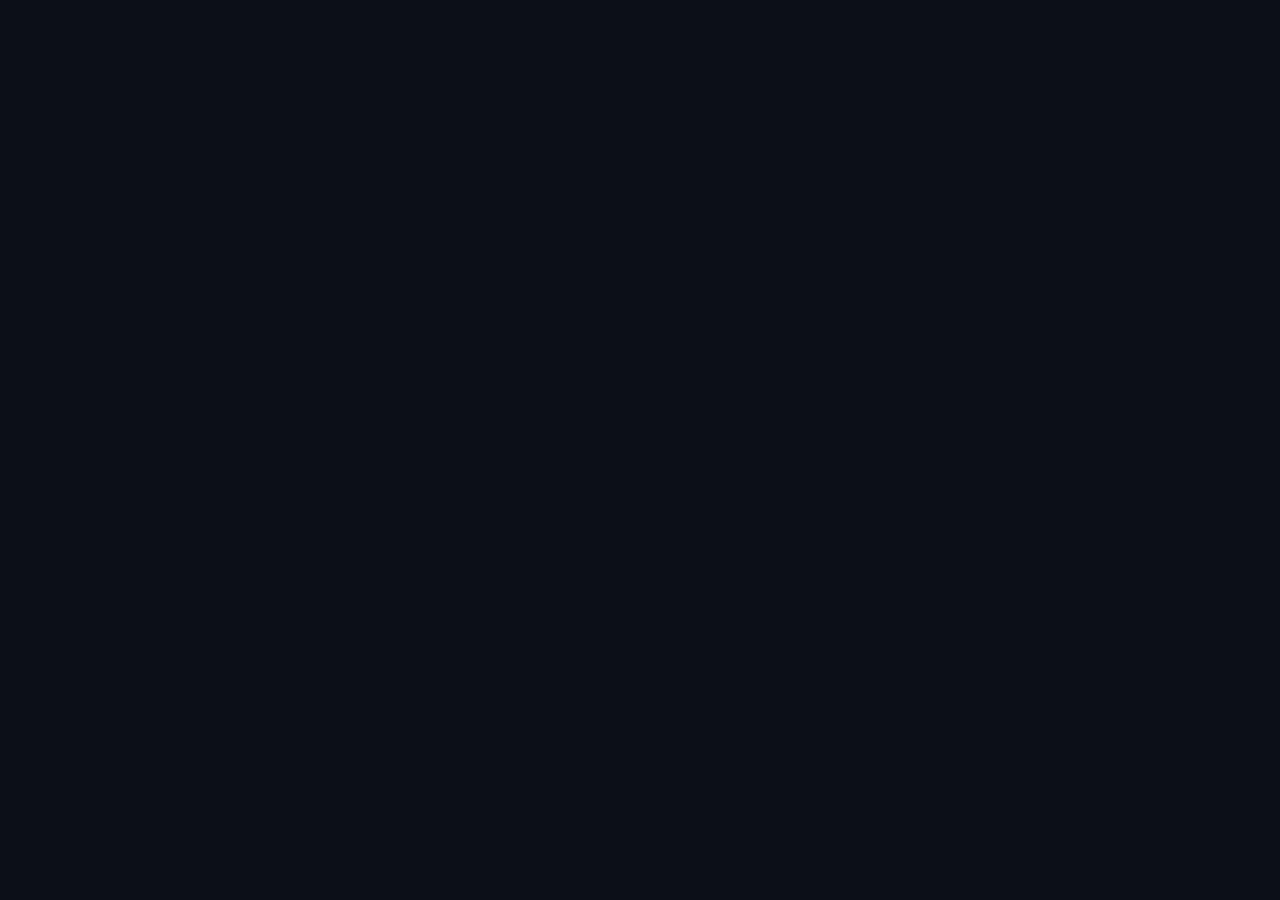
==== commit 01c1086c: "Refactor index.html: Clean up head section and reorganize stylesheets" ====
--- a/index.html
+++ b/index.html
@@ -1,248 +1,96 @@
 <!DOCTYPE html>
 <html lang="en">
+
 <head>
+
     <meta charset="UTF-8">
-    <meta name="viewport" content="width=device-width, initial-scale=1.0">
-    <title>Suraj Kumar Jha | Portfolio</title>
 
-    <link rel="stylesheet" href="css/style.css">
+    <meta
+        name="viewport"
+        content="width=device-width, initial-scale=1.0">
+
+    <title>Portfolio</title>
+    <link rel="stylesheet" href="css/base.css">
+    <link rel="stylesheet" href="css/layout.css">
+    <link rel="stylesheet" href="css/components.css">
+    <link rel="stylesheet" href="css/pages.css">
     <link rel="stylesheet" href="css/responsive.css">
     <link rel="stylesheet" href="css/animations.css">
+    <link
+        rel="stylesheet"
+        href="css/style.css">
 
-    <link rel="preconnect" href="https://fonts.googleapis.com">
-    <link href="https://fonts.googleapis.com/css2?family=Poppins:wght@300;400;600;700&display=swap" rel="stylesheet">
+    <link
+        rel="stylesheet"
+        href="css/responsive.css">
+
+    <link
+        rel="stylesheet"
+        href="css/animations.css">
+
+    <link
+        rel="preconnect"
+        href="https://fonts.googleapis.com">
+
+    <link
+        rel="preconnect"
+        href="https://fonts.gstatic.com"
+        crossorigin>
+
+    <link
+        href="https://fonts.googleapis.com/css2?family=Poppins:wght@300;400;500;600;700&display=swap"
+        rel="stylesheet">
+
 </head>
 
 <body>
+
+    <!-- Scroll Progress -->
+
     <div id="progress-bar"></div>
 
-<header>
+    <!-- Navbar -->
 
-<nav>
+    <div id="navbar"></div>
 
-<h2 class="logo">Suraj.</h2>
+    <main>
 
-<ul class="nav-links">
+        <!-- Hero -->
 
-<li><a href="index.html">Home</a></li>
-<li><a href="projects.html">Projects</a></li>
-<li><a href="about.html">About</a></li>
-<li><a href="contact.html">Contact</a></li>
+        <section id="hero"></section>
 
-</ul>
+        <!-- Stats -->
 
-</nav>
+        <section id="stats"></section>
 
-</header>
+        <!-- Featured Projects -->
 
-<!-- HERO -->
+        <section id="featured-projects"></section>
 
-<section class="hero">
+        <!-- Skills -->
 
-<div class="hero-left">
+        <section id="skills"></section>
 
-<h1>Hello, I'm <span>Suraj Kumar Jha</span></h1>
+    </main>
 
-<h2>Embedded Systems • Robotics • AI</h2>
+    <!-- Footer -->
 
-<p>
+    <div id="footer"></div>
 
-I love building real-world engineering solutions combining hardware,
-software and AI. Currently working on CrashLink, AI Land Survey Platform
-and Drone Mission Planner.
+    <!-- Scripts -->
 
-</p>
+    <script src="js/utils.js"></script>
 
-<div class="buttons">
+    <script src="js/components.js"></script>
 
-<a href="projects.html" class="btn">View Projects</a>
+    <script src="js/hero.js"></script>
 
-<a href="assets/resume.pdf" class="btn-outline" download>
-Download Resume
-</a>
+    <script src="js/stats.js"></script>
 
-</div>
+    <script src="js/projects.js"></script>
 
-</div>
-
-<div class="hero-right">
-
-<img src="assets/images/profile.png" alt="Profile">
-
-</div>
-
-</section>
-
-<!-- CURRENT PROJECT -->
-
-<section class="current">
-
-<h2>Currently Building</h2>
-
-<div class="current-grid">
-
-<div class="project-card">
-
-<h3>CrashLink</h3>
-
-<p>
-Emergency crash detection system using ESP32,
-GPS, LTE and LoRa communication.
-</p>
-
-<div class="progress">
-
-<div class="progress-fill" style="width:70%;"></div>
-
-</div>
-
-<p>70% Complete</p>
-
-</div>
-
-<div class="project-card">
-
-<h3>AI Land Survey Platform</h3>
-
-<p>
-
-AI-assisted drone mapping platform for land surveys.
-
-</p>
-
-<div class="progress">
-
-<div class="progress-fill" style="width:30%;"></div>
-
-</div>
-
-<p>30% Complete</p>
-
-</div>
-
-<div class="project-card">
-
-<h3>Drone Mission Planner</h3>
-
-<p>
-
-Professional autonomous drone mission planning software.
-
-</p>
-
-<div class="progress">
-
-<div class="progress-fill" style="width:20%;"></div>
-
-</div>
-
-<p>20% Complete</p>
-
-</div>
-
-</div>
-
-</section>
-
-<!-- SKILLS -->
-
-<section class="skills">
-
-<h2>Skills</h2>
-
-<div class="skills-grid">
-
-<div class="skill">Python</div>
-<div class="skill">C/C++</div>
-<div class="skill">JavaScript</div>
-<div class="skill">Arduino</div>
-<div class="skill">ESP32</div>
-<div class="skill">Raspberry Pi</div>
-<div class="skill">STM32</div>
-<div class="skill">LoRa</div>
-<div class="skill">Fusion 360</div>
-<div class="skill">HTML/CSS</div>
-<div class="skill">React</div>
-<div class="skill">Flask</div>
-<div class="skill">CSS</div>
-<div class="skill">GitHub</div>
-<div class="skill">EasyEDA</div>
-
-</div>
-
-</section>
-
-<!-- FEATURED -->
-
-<section class="featured">
-
-<h2>Featured Projects</h2>
-
-<div class="featured-grid">
-
-<div class="card">
-
-<img src="assets/images/crashlink.jpg">
-
-<h3>CrashLink</h3>
-
-<p>
-
-An intelligent emergency communication network for road accidents.
-
-</p>
-
-<a href="projects.html">Read More →</a>
-
-</div>
-
-<div class="card">
-
-<img src="assets/images/survey.jpg">
-
-<h3>AI Land Survey</h3>
-
-<p>
-
-Drone based AI platform for accurate surveying and mapping.
-
-</p>
-
-<a href="projects.html">Read More →</a>
-
-</div>
-
-<div class="card">
-
-<img src="assets/images/drone.jpg">
-
-<h3>Drone Mission Planner</h3>
-
-<p>
-
-Cross-platform software for autonomous drone missions.
-
-</p>
-
-<a href="projects.html">Read More →</a>
-
-</div>
-
-</div>
-
-</section>
-
-<footer>
-
-<p>
-
-© 2026 Suraj Kumar Jha
-
-</p>
-
-</footer>
-
-<script src="js/main.js"></script>
+    <script src="js/app.js"></script>
 
 </body>
+
 </html>
--- a/css/style.css
+++ b/css/style.css
@@ -509,4 +509,24 @@
 
 font-weight:600;
 
+}
+
+#progress-bar{
+
+position:fixed;
+
+top:0;
+
+left:0;
+
+height:4px;
+
+width:0%;
+
+background:#58a6ff;
+
+z-index:99999;
+
+transition:.1s;
+
 }
